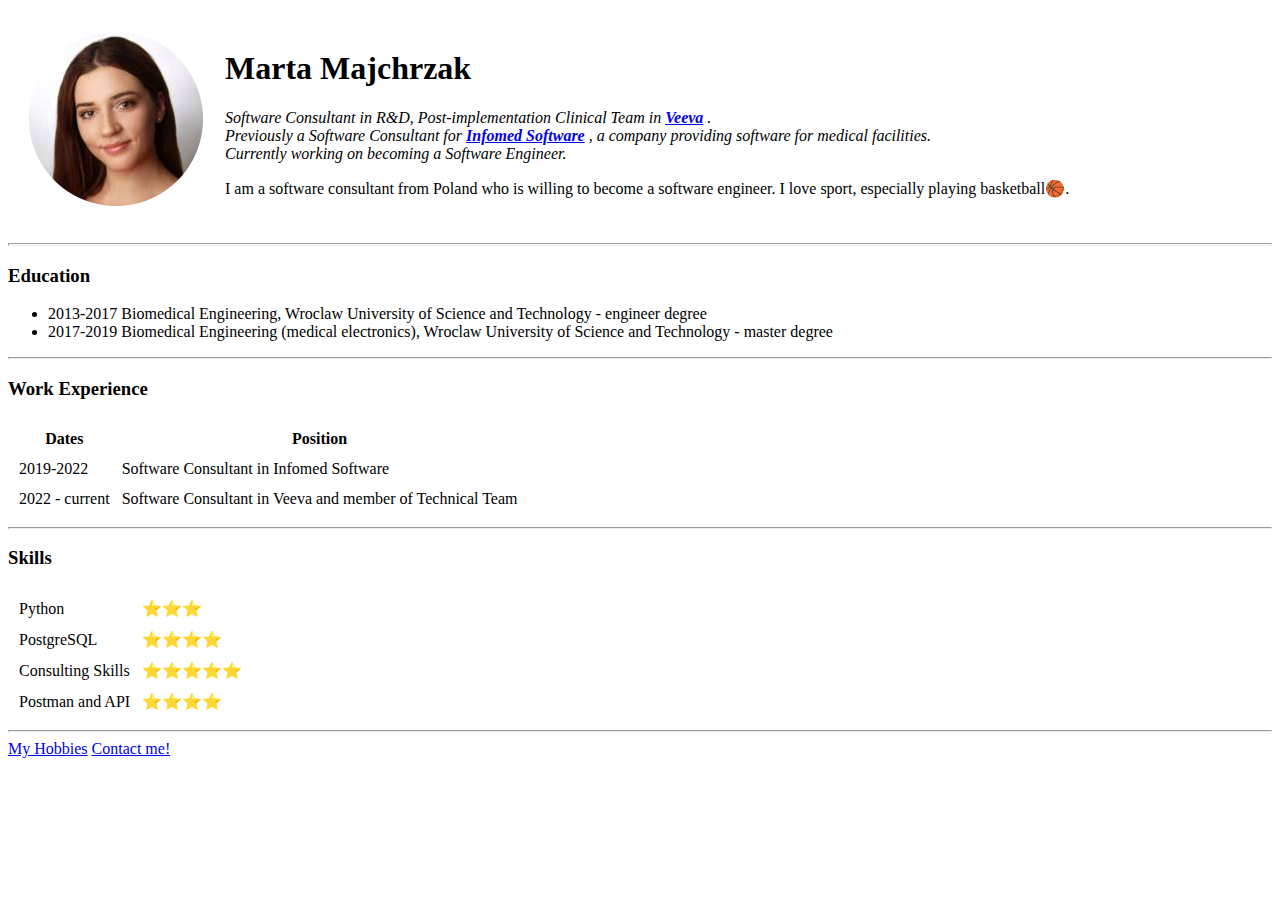
==== index.html @ b13def7a "Add initial cv website files" ====
<!DOCTYPE html>
<html lang="en">

<head>
    <meta charset="UTF-8">
    <meta http-equiv="X-UA-Compatible" content="IE=edge">
    <meta name="viewport" content="width=device-width, initial-scale=1.0">
    <title>Marta's Personal Site</title>
</head>

<body>
    <table cellspacing="20">
        <tr>
           <td> <img src="images-modified.png" alt="marta profile picure"></td>
           <td><h1>Marta Majchrzak</h1>
            <p> <em>Software Consultant in R&D, Post-implementation Clinical Team in <strong> <a target="_blank" rel="noopener noreferrer" href="https://www.veeva.com/"> Veeva</a></strong> .<br>
                    Previously a Software Consultant for <strong><a target="_blank" rel="noopener noreferrer" href="https://www.infomed-software.pl/">Infomed Software</a></strong> , a company providing software for medical facilities.<br>
                    Currently working on becoming a Software Engineer.</em> 
            </p>
            <p>I am a software consultant from Poland who is willing to become a software engineer. I love sport, especially playing basketball🏀.</p></td> 
        </tr>
    </table>
   
    
    <hr size="3" >
    <h3>Education</h3>
    <ul>
        <li>2013-2017 Biomedical Engineering, Wroclaw University of Science and Technology - engineer degree</li>
        <li>2017-2019 Biomedical Engineering (medical electronics), Wroclaw University of Science and Technology - master  degree</li>
    </ul>
    <hr>
    <h3>Work Experience</h3>
    <table cellspacing="10">
        <thead>
            <tr>
                <th>Dates</th>
                <th>Position</th>
            </tr>
        </thead>
        <tbody>
            <tr>
                <td>2019-2022</td>
                <td>Software Consultant in Infomed Software</td>
            </tr>
            <tr>
                <td>2022 - current</td>
                <td>Software Consultant in Veeva and member of Technical Team</td>
            </tr>
        </tbody>
    </table>
    <hr>
    <h3>
        Skills
    </h3>
    <table cellspacing="10">

                    <tr>
                        <td>Python</td>
                        <td>⭐⭐⭐</td>
                        
                    </tr>
                    <tr>
                        <td>PostgreSQL </td>
                        <td>⭐⭐⭐⭐</td>
                    </tr>
                    <tr>
                        <td> Consulting Skills </td>
                        <td>⭐⭐⭐⭐⭐</td>
                    </tr>
                    <tr>
                        <td>Postman and API </td>
                        <td>⭐⭐⭐⭐</td>
                    </tr>

    </table>
    <hr>
    <a href="hobbies.html">My Hobbies</a>
    <a href="contactme.html">Contact me!</a>
    
</body>

</html>
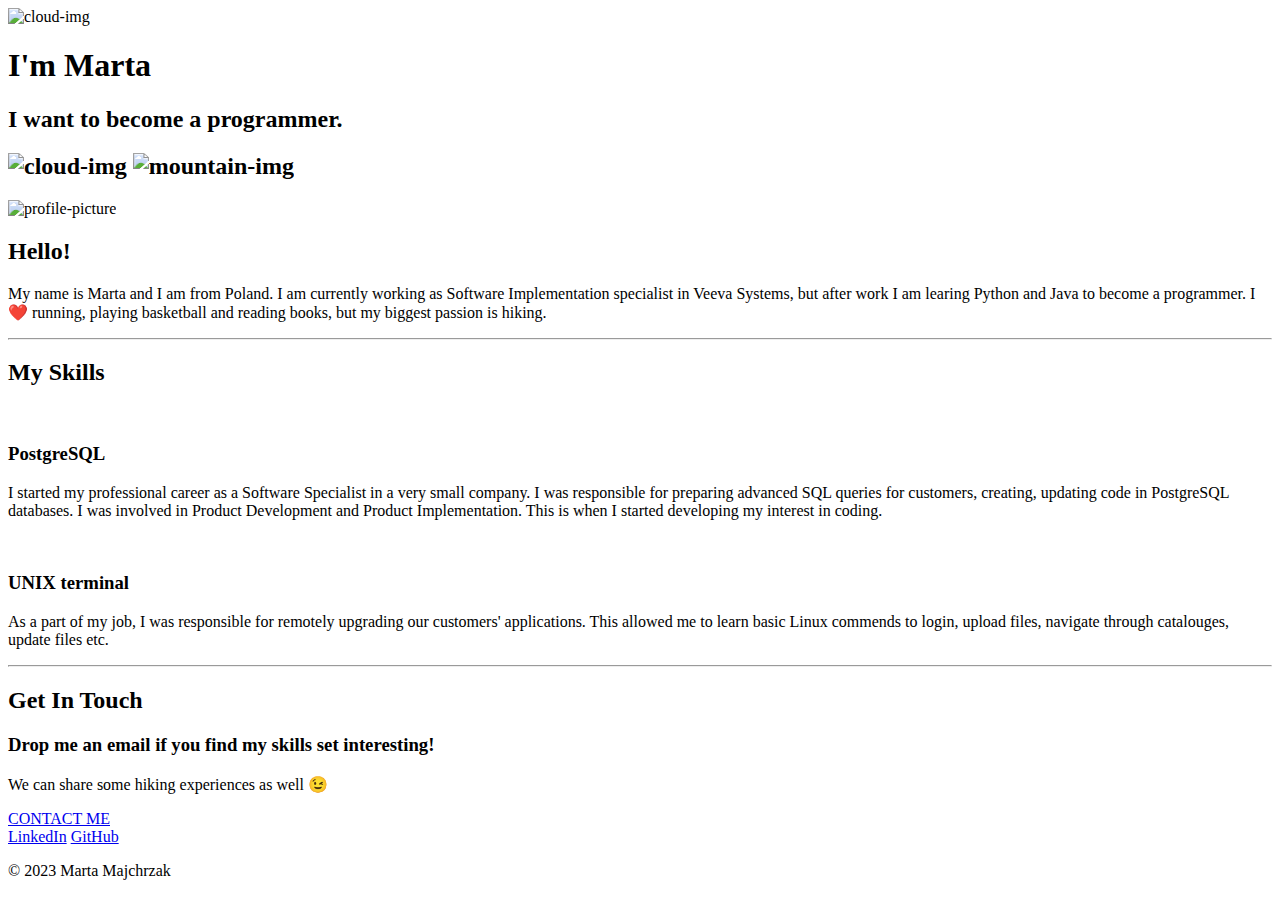
==== commit bb8fc7eb: "Add files via upload" ====
--- a/index.html
+++ b/index.html
@@ -1,82 +1,64 @@
 <!DOCTYPE html>
 <html lang="en">
-
 <head>
     <meta charset="UTF-8">
     <meta http-equiv="X-UA-Compatible" content="IE=edge">
     <meta name="viewport" content="width=device-width, initial-scale=1.0">
-    <title>Marta's Personal Site</title>
+    <title>Marta Majchrzak Personal Site</title>
+    <link rel="stylesheet" href="css/styles.css">
+    <link rel="icon" href="favicon.ico">
+    <link rel="preconnect" href="https://fonts.googleapis.com">
+<link rel="preconnect" href="https://fonts.gstatic.com" crossorigin>
+<link href="https://fonts.googleapis.com/css2?family=Merriweather&family=Montserrat&family=Sacramento&display=swap" rel="stylesheet">
 </head>
+<body>
+    <div class="top-container">
+        <img class="top-cloud" src="images/cloud.png" alt="cloud-img">
+        <h1>I'm Marta</h1>
+        <h2>I want to become a programmer.<h2>
+        <img  class="bottom-cloud" src="images/cloud.png" alt="cloud-img">
+        <img src="images/mountain.png" alt="mountain-img">
+    </div>
 
-<body>
-    <table cellspacing="20">
-        <tr>
-           <td> <img src="images-modified.png" alt="marta profile picure"></td>
-           <td><h1>Marta Majchrzak</h1>
-            <p> <em>Software Consultant in R&D, Post-implementation Clinical Team in <strong> <a target="_blank" rel="noopener noreferrer" href="https://www.veeva.com/"> Veeva</a></strong> .<br>
-                    Previously a Software Consultant for <strong><a target="_blank" rel="noopener noreferrer" href="https://www.infomed-software.pl/">Infomed Software</a></strong> , a company providing software for medical facilities.<br>
-                    Currently working on becoming a Software Engineer.</em> 
-            </p>
-            <p>I am a software consultant from Poland who is willing to become a software engineer. I love sport, especially playing basketball🏀.</p></td> 
-        </tr>
-    </table>
-   
-    
-    <hr size="3" >
-    <h3>Education</h3>
-    <ul>
-        <li>2013-2017 Biomedical Engineering, Wroclaw University of Science and Technology - engineer degree</li>
-        <li>2017-2019 Biomedical Engineering (medical electronics), Wroclaw University of Science and Technology - master  degree</li>
-    </ul>
-    <hr>
-    <h3>Work Experience</h3>
-    <table cellspacing="10">
-        <thead>
-            <tr>
-                <th>Dates</th>
-                <th>Position</th>
-            </tr>
-        </thead>
-        <tbody>
-            <tr>
-                <td>2019-2022</td>
-                <td>Software Consultant in Infomed Software</td>
-            </tr>
-            <tr>
-                <td>2022 - current</td>
-                <td>Software Consultant in Veeva and member of Technical Team</td>
-            </tr>
-        </tbody>
-    </table>
-    <hr>
-    <h3>
-        Skills
-    </h3>
-    <table cellspacing="10">
 
-                    <tr>
-                        <td>Python</td>
-                        <td>⭐⭐⭐</td>
-                        
-                    </tr>
-                    <tr>
-                        <td>PostgreSQL </td>
-                        <td>⭐⭐⭐⭐</td>
-                    </tr>
-                    <tr>
-                        <td> Consulting Skills </td>
-                        <td>⭐⭐⭐⭐⭐</td>
-                    </tr>
-                    <tr>
-                        <td>Postman and API </td>
-                        <td>⭐⭐⭐⭐</td>
-                    </tr>
+    <div class="middle-container">
+        <div class="profile">
+          <img src="images/images-modified.png" alt="profile-picture">
+          <h2>Hello!</h2>
+          <p class="about-me">My name is Marta and I am from Poland. I am currently working as Software Implementation specialist in Veeva Systems,
+             but after work I am learing Python and Java to become a programmer. I ❤️ running, playing basketball and reading books, but my biggest passion is hiking.</p>
+        </div>
+        <hr>
+        <div class="skills">
+          <h2>My Skills</h2>
+          <div class="skill-row">
+            <img class="postgresql-img" src="images/database_blue.png" alt="">
+            <h3>PostgreSQL</h3>
+            <p>I started my professional career as a Software Specialist in a very small company. I was responsible for preparing advanced SQL queries for customers, creating, updating code in PostgreSQL databases.
+         I was involved in Product Development and Product Implementation. This is when I started developing my interest in coding. </p>
+          </div>
+          <div class="skill-row">
+            <img class="terminal-img" src="images/terminal.png" alt="">
+            <h3>UNIX terminal </h3>
+            <p >As a part of my job, I was responsible for remotely upgrading our customers' applications. This allowed me to learn basic Linux commends to login, upload files, navigate through catalouges, update files etc.</p>
+          </div>
+        </div>
+        <hr>
+        <div class="contact-me">
+          <h2>Get In Touch</h2>
+          <h3>Drop me an email if you find my skills set interesting!</h3>
+          <p>We can share some hiking experiences as well 😉</p>
+          <a class="btn" href="mailto:martamajchrzak94@gmail.com">CONTACT ME</a>
+        </div>
+      </div>
+      
+      
+      <div class="bottom-container">
+        <a class="footer-link" href="https://www.linkedin.com/in/marta-majchrzak-b06b66184/?locale=en_US">LinkedIn</a>
+        <a class="footer-link" href="https://github.com/MartaMajchrzak">GitHub</a>
+        <p class="copyrights">© 2023 Marta Majchrzak</p>
+      </div>
+      
 
-    </table>
-    <hr>
-    <a href="hobbies.html">My Hobbies</a>
-    <a href="contactme.html">Contact me!</a>
-    
 </body>
-
 </html>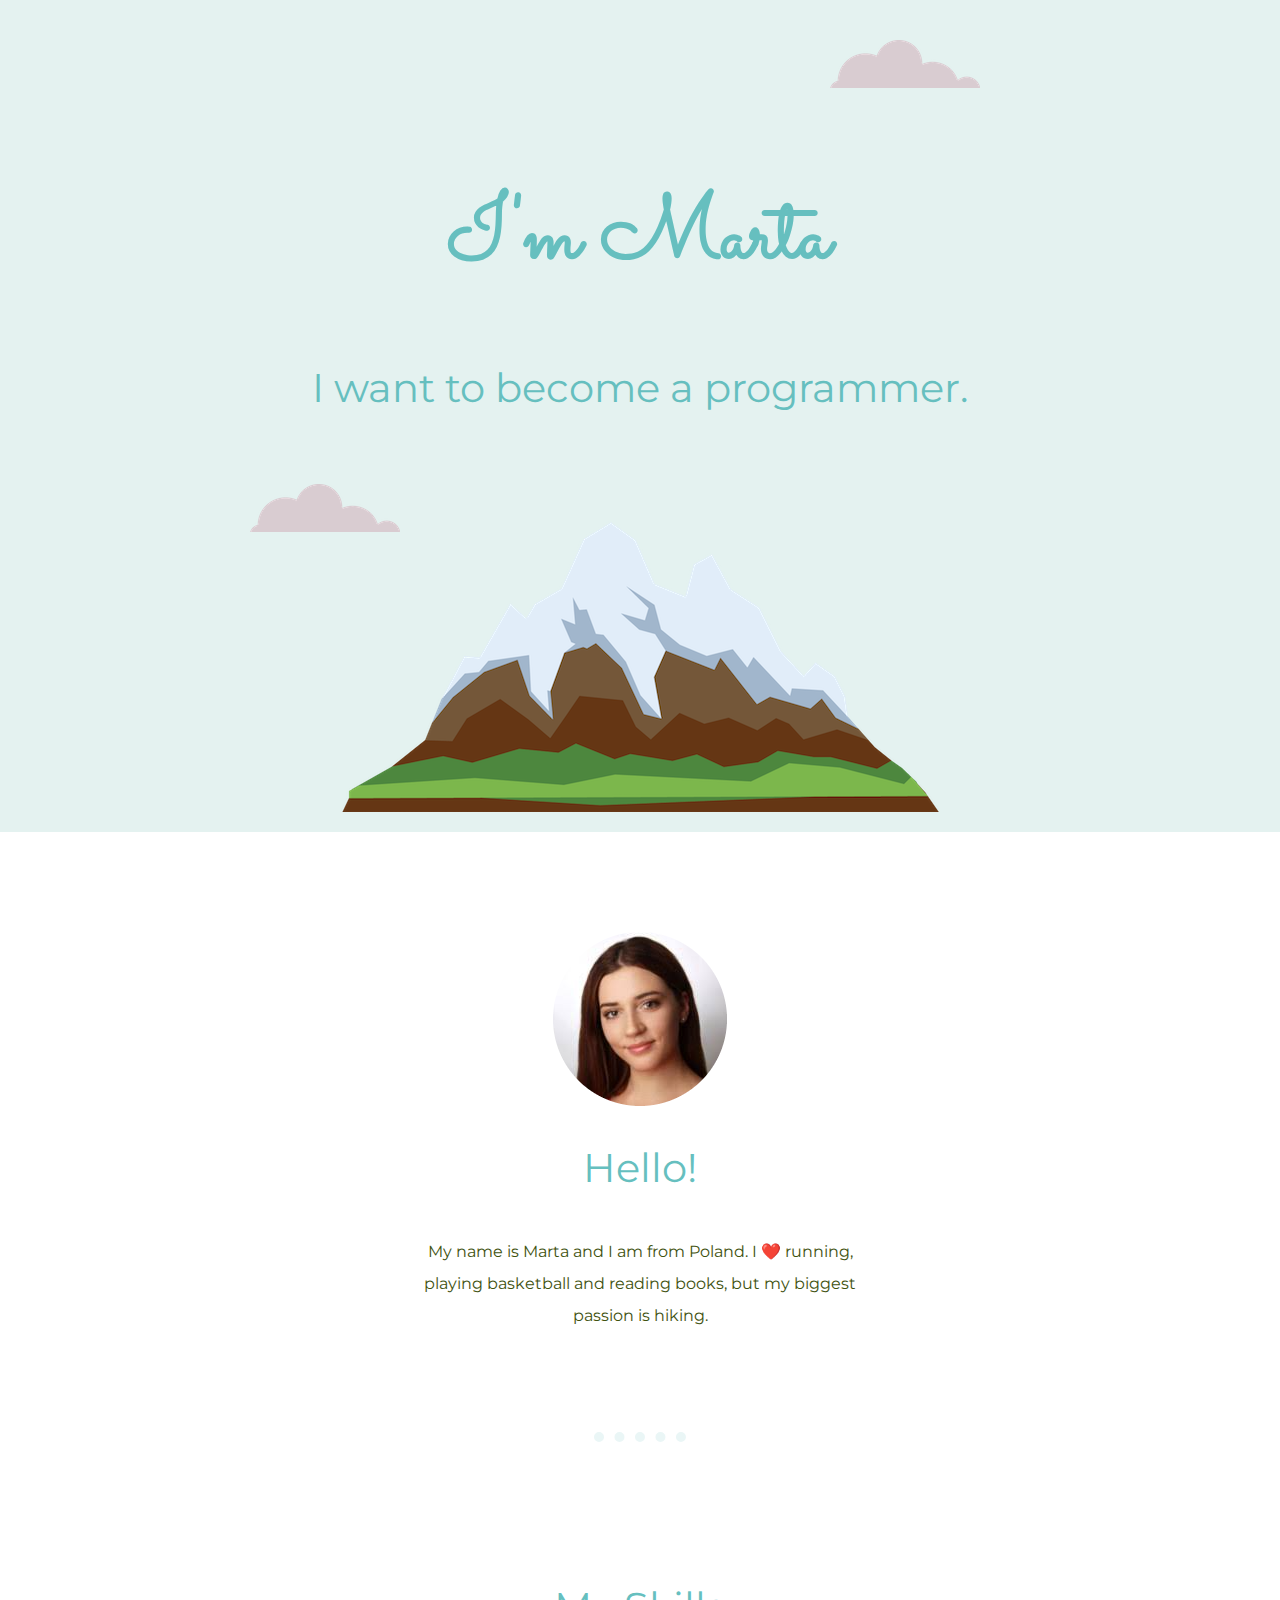
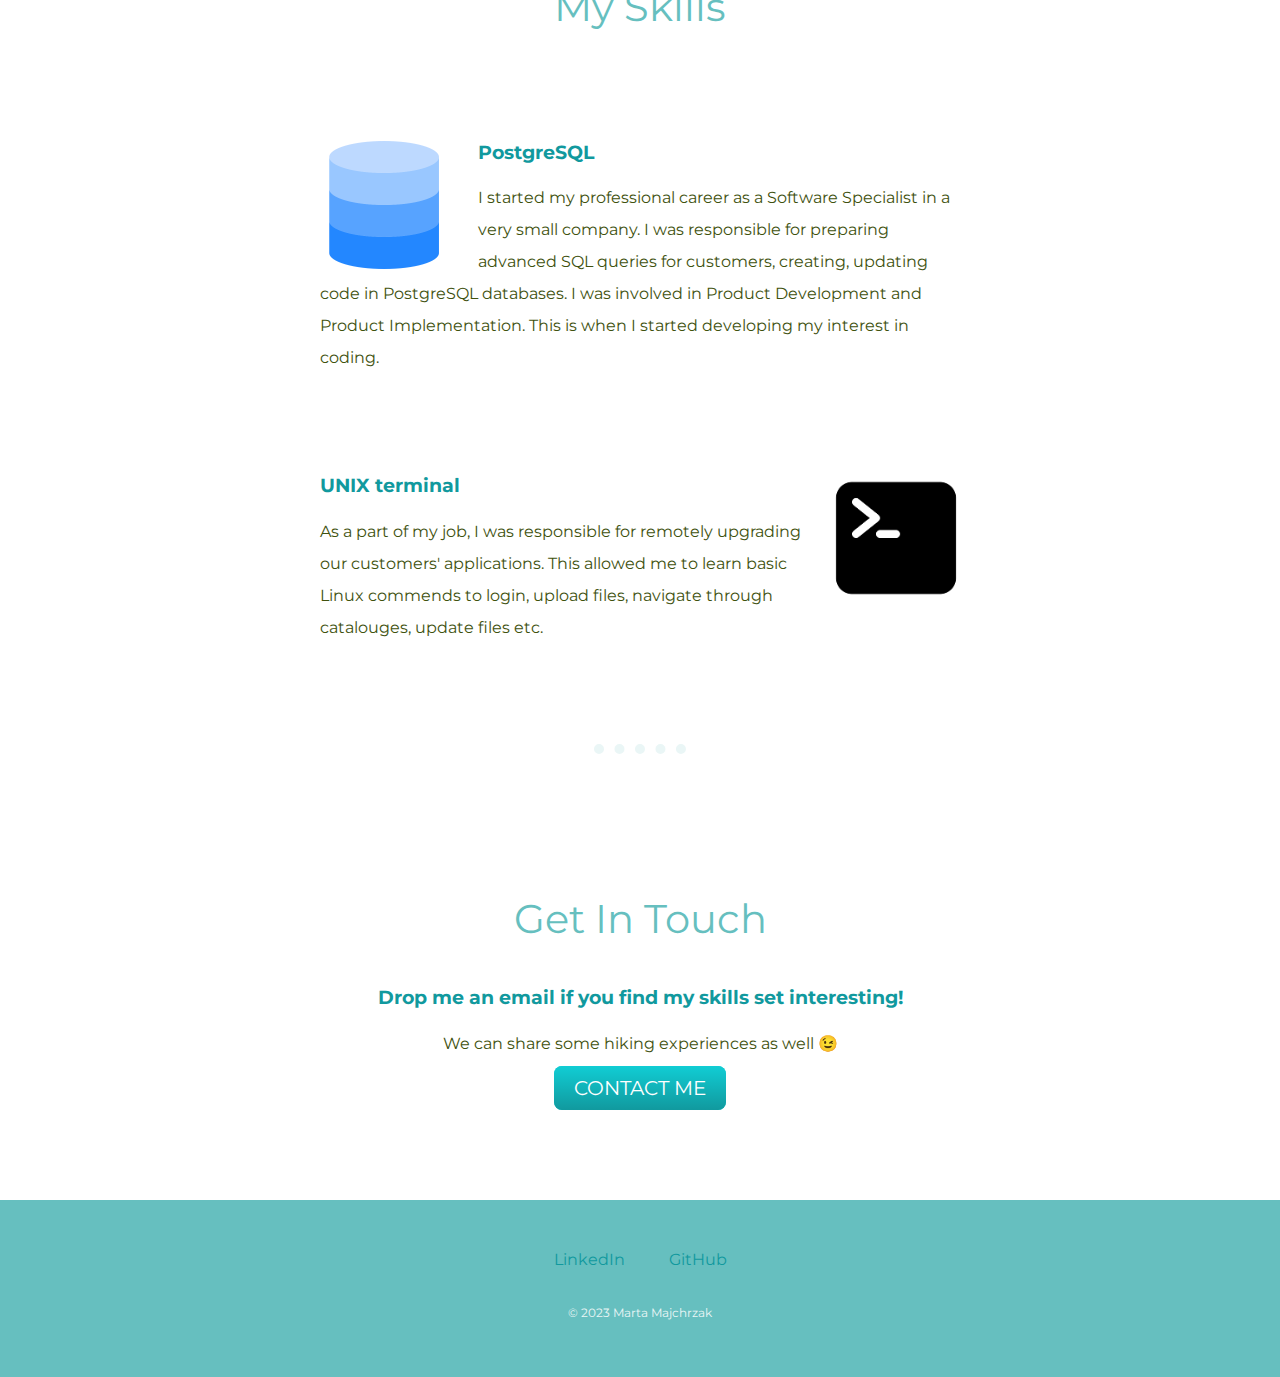
==== commit 01fe6de1: "Update index.html" ====
--- a/index.html
+++ b/index.html
@@ -25,8 +25,7 @@
         <div class="profile">
           <img src="images/images-modified.png" alt="profile-picture">
           <h2>Hello!</h2>
-          <p class="about-me">My name is Marta and I am from Poland. I am currently working as Software Implementation specialist in Veeva Systems,
-             but after work I am learing Python and Java to become a programmer. I ❤️ running, playing basketball and reading books, but my biggest passion is hiking.</p>
+          <p class="about-me">My name is Marta and I am from Poland. I ❤️ running, playing basketball and reading books, but my biggest passion is hiking.</p>
         </div>
         <hr>
         <div class="skills">
@@ -61,4 +60,4 @@
       
 
 </body>
-</html>+</html>
--- a/css/styles.css
+++ b/css/styles.css
@@ -0,0 +1,155 @@
+
+.top-container{
+    background-color: #E4F2F0;
+    position:relative;
+    padding-top: 100px;
+}
+
+
+body{
+    margin:0;
+    text-align: center;
+    font-family: 'Montserrat', sans-serif;
+    color: #40510e;
+    
+}
+
+p{
+    line-height: 2;
+}
+
+h1{
+    font-size: 5.62rem;
+    margin: 50px auto 0 auto;
+    font-family: 'Sacramento', cursive;
+    color: #66BFBF;
+    line-height: 2;
+}
+
+h2{
+    font-family: 'Montserrat', sans-serif;
+    font-size: 2.5rem;
+    color: #66BFBF;
+    font-weight: normal;
+    padding-bottom: 10px;
+}
+
+h3{
+    font-family: 'Montserrat', sans-serif;
+    color:  #11999E;
+    
+}
+
+.middle-container{
+    margin: 100px 0;
+}
+
+.pro{
+    text-decoration: underline;
+}
+
+.bottom-cloud{
+    position:absolute;
+    left:250px;
+    bottom:300px;
+}
+
+.top-cloud{
+    position:absolute;
+    top: 40px;
+    right:300px;
+}
+
+.skill-row{
+    width: 50%;
+    margin: 100px auto 100px auto;
+    text-align: left;
+    
+}
+
+.postgresql-img{
+    width: 20%;
+    float: left;
+    margin-right: 30px;
+}
+
+.terminal-img{
+    width: 20%;
+    float: right;
+    margin-left: 30px;
+
+}
+
+hr {
+    border-style: none;
+    border-top-style: dotted; 
+    border-top-color: #EAF6F6; 
+    border-width: 10px;
+    width: 4%;
+    padding: 20px;
+    margin: 100px auto 100px auto;
+
+}
+
+
+.about-me{
+    width: 35%;
+    margin: auto;
+    line-height: 2;
+    font-weight: normal;
+    
+}
+
+.bottom-container{
+    background-color:#66BFBF;
+    padding: 50px 0 20px;
+}
+
+a{
+    margin: 10px 20px;
+    color: #11999E;
+    font-family: 'Montserrat', sans-serif;
+    text-decoration: none;
+}
+
+a:hover{
+    color: #eaf6f6;
+}
+.copyrights{
+    color:#EAF6F6;
+    font-size: 0.75rem;
+    padding: 20px 0;
+}
+
+.contact-message {
+    width: 40%;
+    margin: 40px auto 60px;
+  }
+
+.btn {
+    background: #11cdd4;
+    background-image: -webkit-linear-gradient(top, #11cdd4, #11999e);
+    background-image: -moz-linear-gradient(top, #11cdd4, #11999e);
+    background-image: -ms-linear-gradient(top, #11cdd4, #11999e);
+    background-image: -o-linear-gradient(top, #11cdd4, #11999e);
+    background-image: linear-gradient(to bottom, #11cdd4, #11999e);
+    -webkit-border-radius: 8;
+    -moz-border-radius: 8;
+    border-radius: 8px;
+    font-family: 'Montserrat', sans-serif;
+    color: #ffffff;
+    font-size: 20px;
+    padding: 10px 20px 10px 20px;
+    text-decoration: none;
+    
+  }
+  
+  .btn:hover {
+    background: #30e3cb;
+    background-image: -webkit-linear-gradient(top, #30e3cb, #2bc4ad);
+    background-image: -moz-linear-gradient(top, #30e3cb, #2bc4ad);
+    background-image: -ms-linear-gradient(top, #30e3cb, #2bc4ad);
+    background-image: -o-linear-gradient(top, #30e3cb, #2bc4ad);
+    background-image: linear-gradient(to bottom, #30e3cb, #2bc4ad);
+    text-decoration: none;
+  }
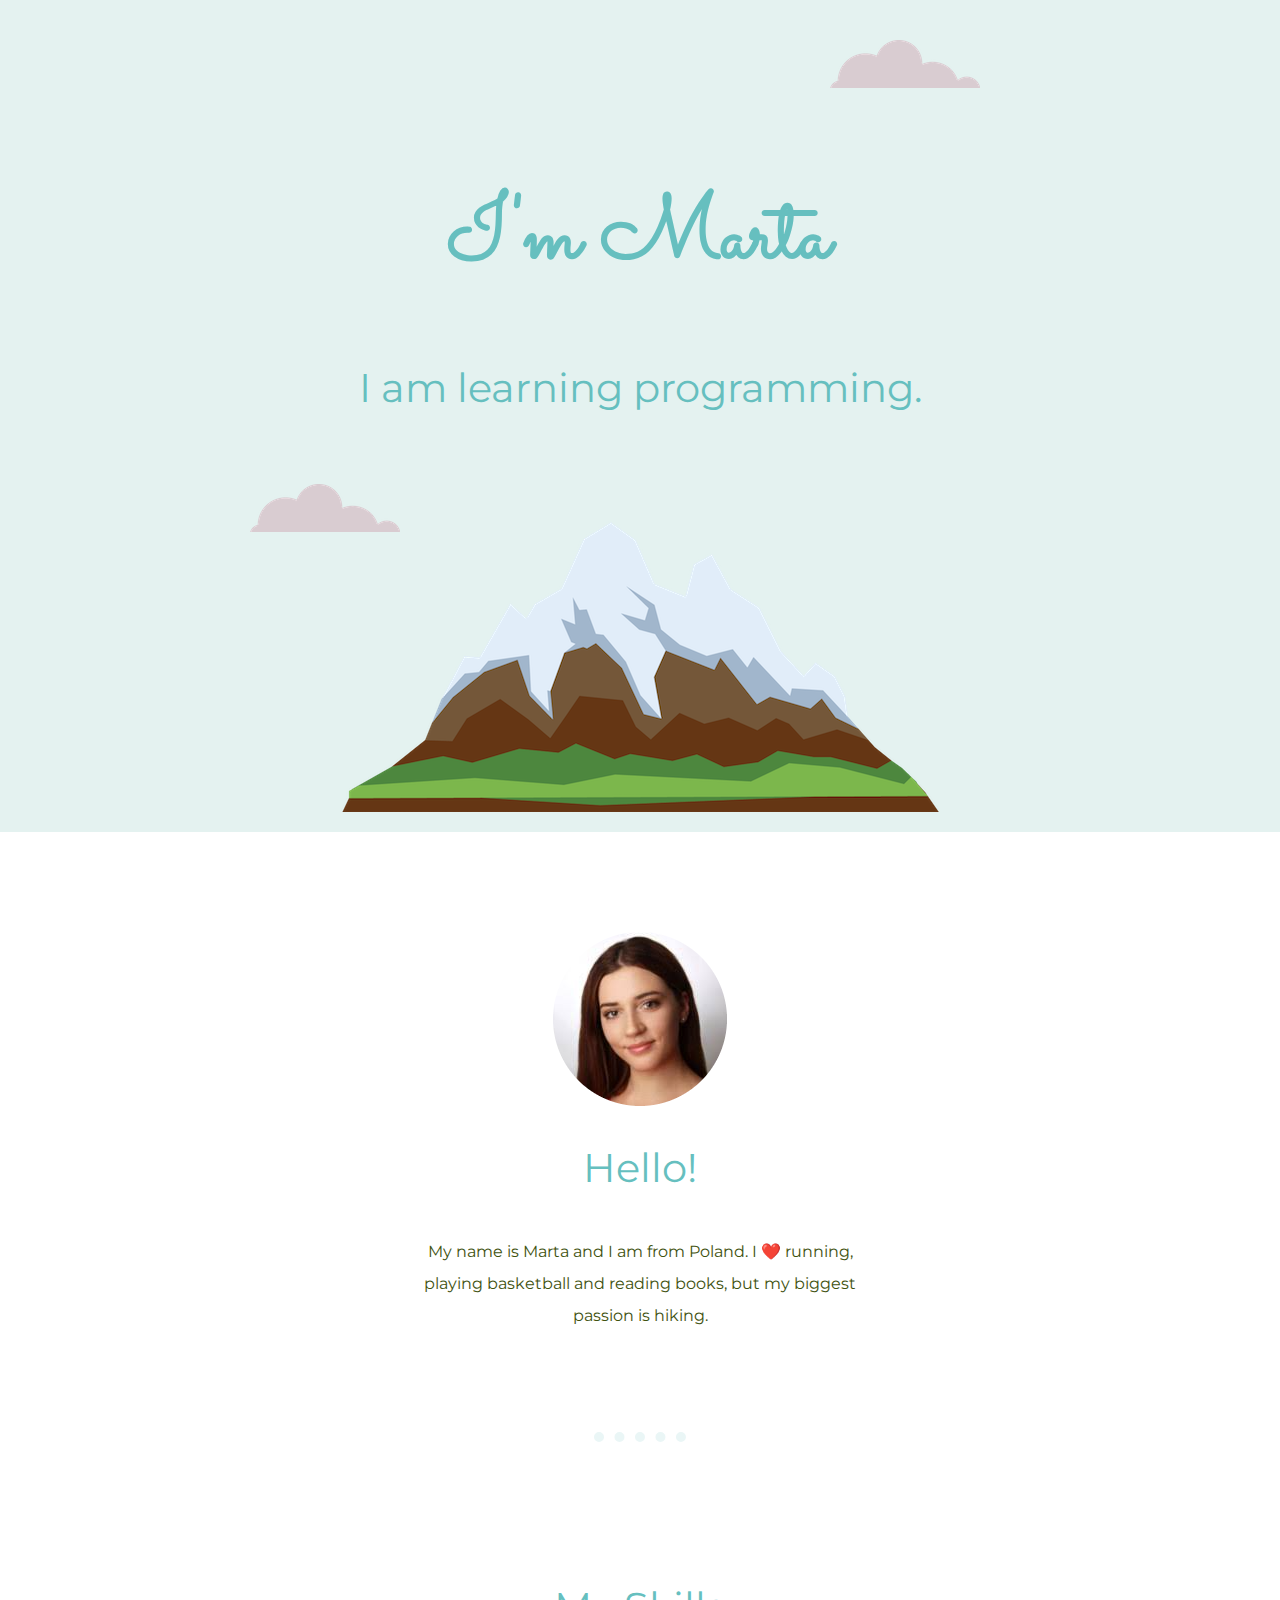
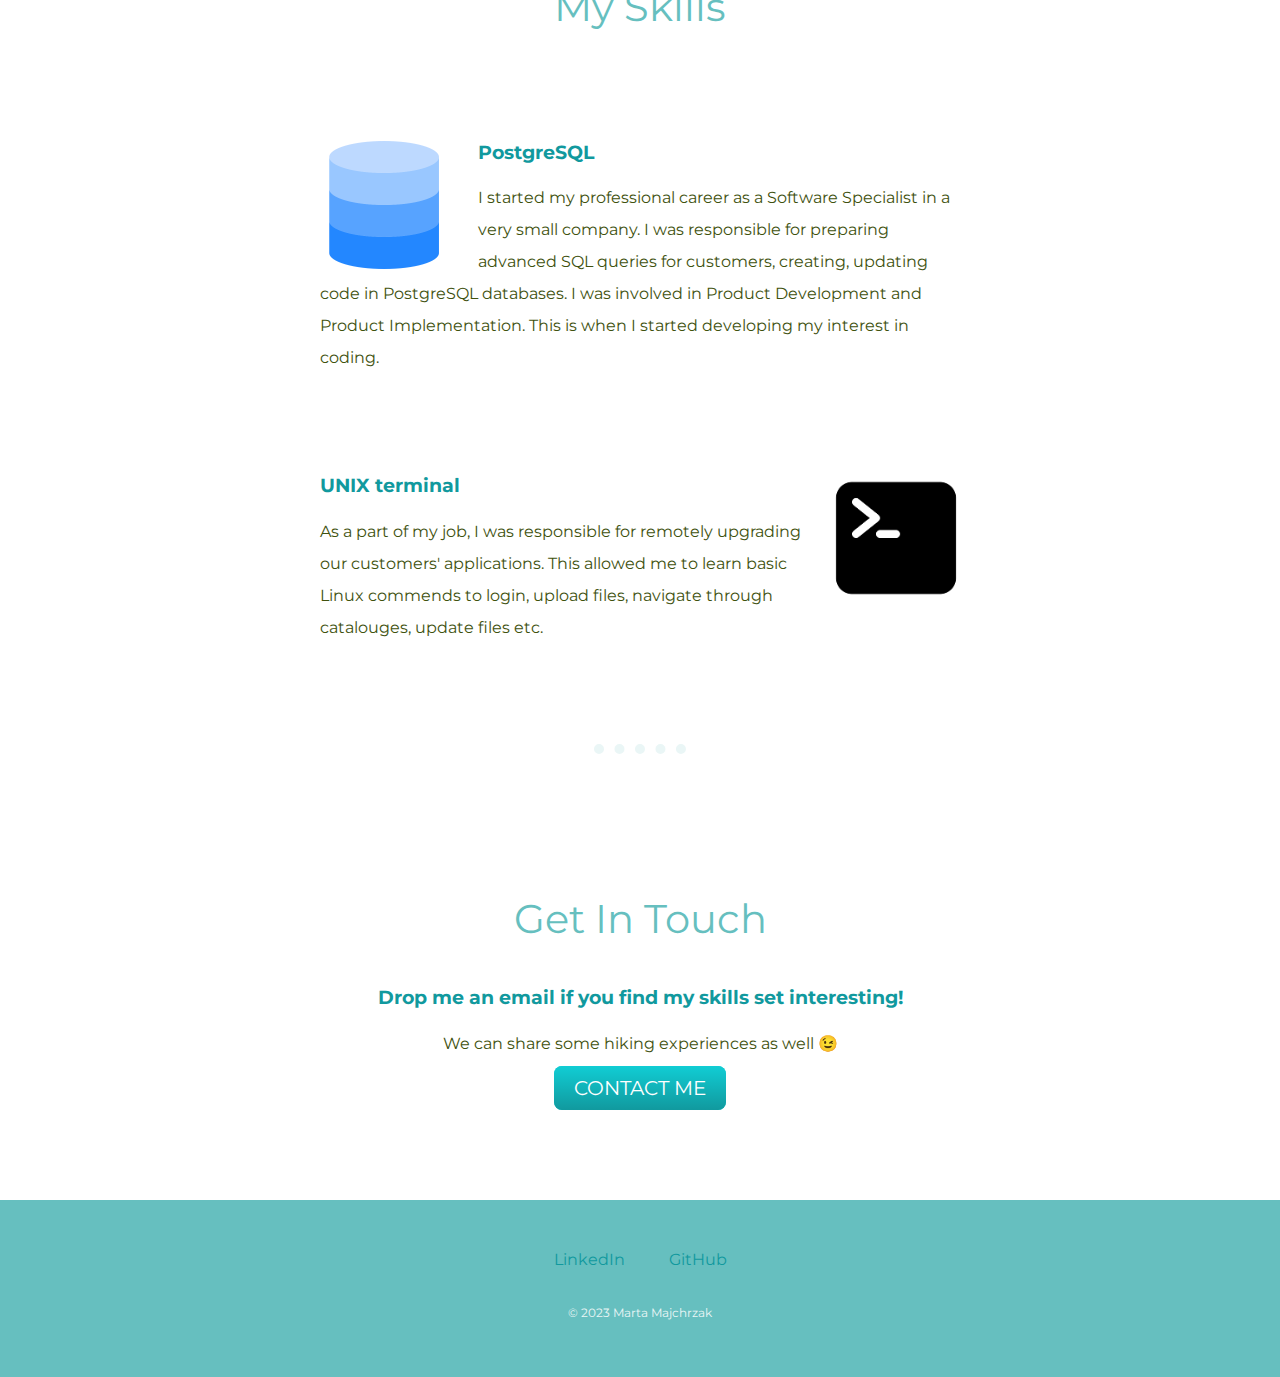
==== commit f2641cbe: "Update index.html" ====
--- a/index.html
+++ b/index.html
@@ -15,7 +15,7 @@
     <div class="top-container">
         <img class="top-cloud" src="images/cloud.png" alt="cloud-img">
         <h1>I'm Marta</h1>
-        <h2>I want to become a programmer.<h2>
+        <h2>I am learning programming.<h2>
         <img  class="bottom-cloud" src="images/cloud.png" alt="cloud-img">
         <img src="images/mountain.png" alt="mountain-img">
     </div>
